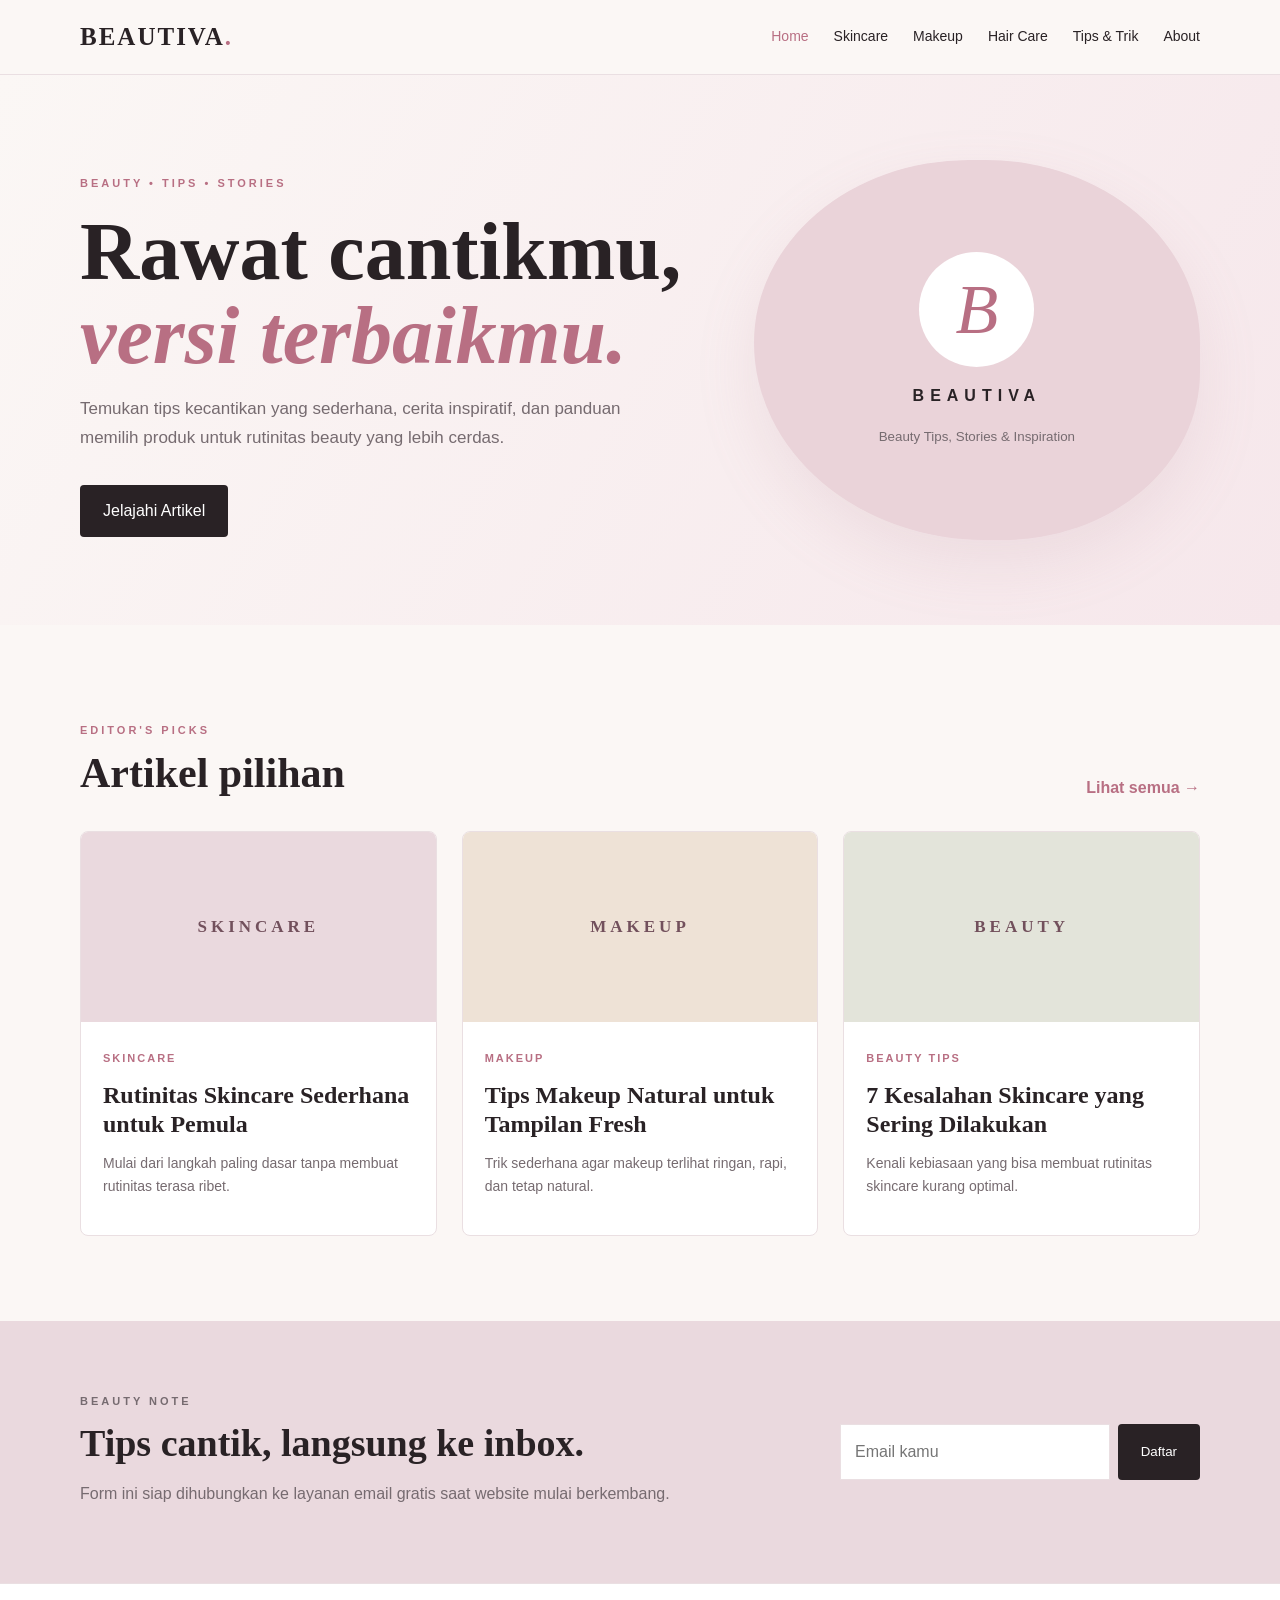
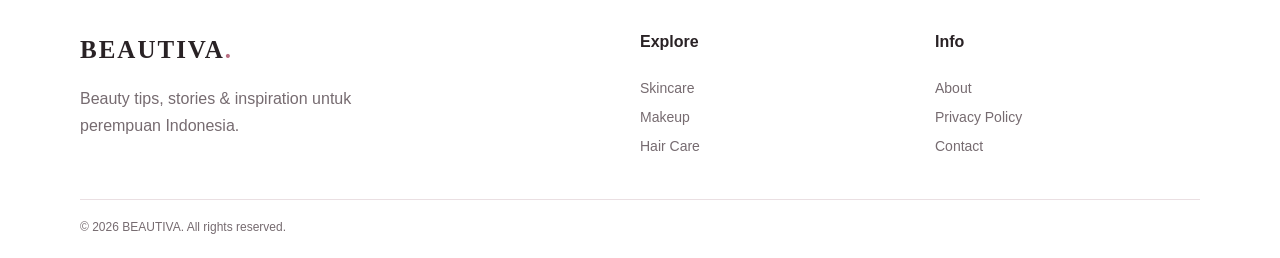
==== index.html @ d8c79859 "Add files via upload" ====
<!doctype html>
<html lang="id">
<head>
  <meta charset="utf-8">
  <meta name="viewport" content="width=device-width,initial-scale=1">
  <meta name="description" content="BEAUTIVA adalah blog kecantikan Indonesia berisi tips skincare, makeup, hair care, body care, beauty story, dan rekomendasi produk.">
  <title>BEAUTIVA — Beauty Tips, Stories & Inspiration</title>
  <link rel="stylesheet" href="style.css">
</head>
<body>
<header class="site-header">
  <div class="container nav">
    <a class="brand" href="index.html">BEAUTIVA<span>.</span></a>
    <button class="menu-btn" aria-label="Buka menu">☰</button>
    <nav>
      <a class="active" href="index.html">Home</a>
      <a href="category.html?cat=Skincare">Skincare</a>
      <a href="category.html?cat=Makeup">Makeup</a>
      <a href="category.html?cat=Hair Care">Hair Care</a>
      <a href="category.html?cat=Beauty Tips">Tips & Trik</a>
      <a href="about.html">About</a>
    </nav>
  </div>
</header>

<main>
<section class="hero">
  <div class="container hero-grid">
    <div>
      <p class="eyebrow">BEAUTY • TIPS • STORIES</p>
      <h1>Rawat cantikmu,<br><em>versi terbaikmu.</em></h1>
      <p class="hero-copy">Temukan tips kecantikan yang sederhana, cerita inspiratif, dan panduan memilih produk untuk rutinitas beauty yang lebih cerdas.</p>
      <a class="btn" href="#artikel">Jelajahi Artikel</a>
    </div>
    <div class="hero-card">
      <div class="circle">B</div>
      <p>BEAUTIVA</p>
      <small>Beauty Tips, Stories & Inspiration</small>
    </div>
  </div>
</section>

<section class="container section" id="artikel">
  <div class="section-head">
    <div><p class="eyebrow">EDITOR'S PICKS</p><h2>Artikel pilihan</h2></div>
    <a href="category.html?cat=Beauty Tips">Lihat semua →</a>
  </div>
  <div class="cards">
    <article class="card">
      <div class="thumb thumb-1">SKINCARE</div>
      <div class="card-body"><span class="tag">Skincare</span><h3><a href="article.html?id=skincare-pemula">Rutinitas Skincare Sederhana untuk Pemula</a></h3><p>Mulai dari langkah paling dasar tanpa membuat rutinitas terasa ribet.</p></div>
    </article>
    <article class="card">
      <div class="thumb thumb-2">MAKEUP</div>
      <div class="card-body"><span class="tag">Makeup</span><h3><a href="article.html?id=makeup-natural">Tips Makeup Natural untuk Tampilan Fresh</a></h3><p>Trik sederhana agar makeup terlihat ringan, rapi, dan tetap natural.</p></div>
    </article>
    <article class="card">
      <div class="thumb thumb-3">BEAUTY</div>
      <div class="card-body"><span class="tag">Beauty Tips</span><h3><a href="article.html?id=kesalahan-skincare">7 Kesalahan Skincare yang Sering Dilakukan</a></h3><p>Kenali kebiasaan yang bisa membuat rutinitas skincare kurang optimal.</p></div>
    </article>
  </div>
</section>

<section class="newsletter">
  <div class="container newsletter-inner">
    <div><p class="eyebrow">BEAUTY NOTE</p><h2>Tips cantik, langsung ke inbox.</h2><p>Form ini siap dihubungkan ke layanan email gratis saat website mulai berkembang.</p></div>
    <form onsubmit="event.preventDefault(); alert('Terima kasih! Form newsletter siap dihubungkan ke layanan email.');"><input type="email" placeholder="Email kamu" required><button class="btn" type="submit">Daftar</button></form>
  </div>
</section>
</main>

<footer><div class="container footer-grid"><div><a class="brand" href="index.html">BEAUTIVA<span>.</span></a><p>Beauty tips, stories & inspiration untuk perempuan Indonesia.</p></div><div><h4>Explore</h4><a href="category.html?cat=Skincare">Skincare</a><a href="category.html?cat=Makeup">Makeup</a><a href="category.html?cat=Hair Care">Hair Care</a></div><div><h4>Info</h4><a href="about.html">About</a><a href="privacy.html">Privacy Policy</a><a href="contact.html">Contact</a></div></div><div class="container copyright">© 2026 BEAUTIVA. All rights reserved.</div></footer>
<script src="script.js"></script>
</body></html>
---- style.css ----
:root{--ink:#292225;--muted:#766b70;--rose:#b86f83;--cream:#fbf7f5;--line:#eadfe2;--white:#fff}*{box-sizing:border-box}html{scroll-behavior:smooth}body{margin:0;color:var(--ink);font-family:Arial,Helvetica,sans-serif;background:var(--cream);line-height:1.65}a{color:inherit;text-decoration:none}.container{width:min(1120px,92%);margin:auto}.site-header{background:rgba(251,247,245,.94);border-bottom:1px solid var(--line);position:sticky;top:0;z-index:20;backdrop-filter:blur(12px)}.nav{height:74px;display:flex;align-items:center;justify-content:space-between}.brand{font-family:Georgia,serif;font-size:25px;letter-spacing:2px;font-weight:700}.brand span{color:var(--rose)}nav{display:flex;gap:25px;font-size:14px}nav a{padding:27px 0}nav a:hover,nav .active{color:var(--rose)}.menu-btn{display:none;background:none;border:0;font-size:25px}.hero{padding:85px 0;background:linear-gradient(120deg,#fbf7f5,#f6e7eb)}.hero-grid{display:grid;grid-template-columns:1.15fr .85fr;gap:70px;align-items:center}.eyebrow{font-size:11px;letter-spacing:3px;color:var(--rose);font-weight:700}.hero h1{font:700 clamp(48px,7vw,82px)/1.02 Georgia,serif;margin:18px 0}.hero h1 em{color:var(--rose);font-style:italic}.hero-copy{max-width:600px;color:var(--muted);font-size:17px}.btn{display:inline-block;border:0;background:var(--ink);color:white;padding:13px 23px;margin-top:16px;border-radius:4px;cursor:pointer}.hero-card{height:380px;border-radius:50% 50% 46% 54%;background:#ead3d9;display:flex;flex-direction:column;align-items:center;justify-content:center;text-align:center;box-shadow:0 25px 60px #b78b9625}.circle{width:115px;height:115px;border-radius:50%;display:grid;place-items:center;background:var(--white);font:italic 70px Georgia;color:var(--rose)}.hero-card p{letter-spacing:6px;font-weight:700}.hero-card small{color:var(--muted)}.section{padding:85px 0}.section-head{display:flex;align-items:end;justify-content:space-between;margin-bottom:30px}.section-head h2,.page h1{font:700 42px/1.1 Georgia,serif;margin:5px 0}.section-head>a{color:var(--rose);font-weight:700}.cards{display:grid;grid-template-columns:repeat(3,1fr);gap:25px}.card{background:white;border:1px solid var(--line);border-radius:8px;overflow:hidden}.thumb{height:190px;display:grid;place-items:center;letter-spacing:4px;font:700 17px Georgia;color:#72505c}.thumb-1{background:#ead9de}.thumb-2{background:#eee2d6}.thumb-3{background:#e3e4da}.card-body{padding:22px}.tag{font-size:11px;text-transform:uppercase;letter-spacing:2px;color:var(--rose);font-weight:700}.card h3{font:700 24px/1.2 Georgia,serif;margin:10px 0}.card p{color:var(--muted);font-size:14px}.newsletter{background:#ead9de;padding:60px 0}.newsletter-inner{display:flex;justify-content:space-between;gap:40px;align-items:center}.newsletter h2{font:700 38px Georgia,serif;margin:4px 0}.newsletter p{color:var(--muted)}form{display:flex;gap:8px;min-width:360px}input{padding:14px;border:1px solid var(--line);width:100%;font:inherit}.newsletter .btn{margin:0}footer{border-top:1px solid var(--line);padding:45px 0 20px;background:white}.footer-grid{display:grid;grid-template-columns:2fr 1fr 1fr;gap:30px}.footer-grid h4{margin-top:0}.footer-grid>div>a:not(.brand){display:block;color:var(--muted);margin:6px 0;font-size:14px}.footer-grid p{color:var(--muted);max-width:350px}.copyright{margin-top:35px;padding-top:18px;border-top:1px solid var(--line);font-size:12px;color:var(--muted)}.page{padding:75px 0;min-height:65vh}.lead{color:var(--muted);margin-bottom:40px}.prose{max-width:800px}.prose h2{font:700 28px Georgia,serif;margin-top:40px}.prose p{color:#5f555a}.note{padding:15px;background:#f1e6e9;border-left:3px solid var(--rose)}.article-wrap{display:grid;grid-template-columns:minmax(0,760px) 280px;gap:60px;padding:65px 0}.article h1{font:700 clamp(38px,5vw,60px)/1.1 Georgia,serif}.article-meta{color:var(--muted);font-size:13px}.article-hero{height:280px;background:#ead9de;display:grid;place-items:center;margin:30px 0;font:700 20px Georgia;letter-spacing:4px}.article p,.article li{font-size:17px;color:#51484c}.article h2{font:700 30px Georgia,serif;margin-top:38px}aside{border-left:1px solid var(--line);padding-left:25px}aside h3{font:700 20px Georgia,serif}aside>a{display:block;padding:9px 0;border-bottom:1px solid var(--line);font-size:14px}.ad-box{border:1px dashed #cdbdc2;min-height:170px;display:grid;place-items:center;text-align:center;color:#a28e95;font-size:12px;letter-spacing:2px;margin-bottom:30px}.ad-box small{letter-spacing:0}.category-card{display:flex;gap:18px;background:white;border:1px solid var(--line);padding:14px}.category-card .thumb{width:170px;min-width:170px;height:130px}.category-card h3{margin-top:6px}@media(max-width:800px){nav{display:none;position:absolute;top:74px;left:0;right:0;background:var(--cream);padding:10px 5%;flex-direction:column;gap:0;border-bottom:1px solid var(--line)}nav.open{display:flex}nav a{padding:10px 0}.menu-btn{display:block}.hero-grid{grid-template-columns:1fr}.hero-card{height:280px;max-width:360px;margin:auto}.cards{grid-template-columns:1fr}.newsletter-inner{display:block}.newsletter form{min-width:0;margin-top:25px}.footer-grid{grid-template-columns:1fr 1fr}.article-wrap{grid-template-columns:1fr}aside{border-left:0;border-top:1px solid var(--line);padding:30px 0 0}.category-card .thumb{width:110px;min-width:110px;height:110px}.section-head{align-items:start}.section-head>a{margin-top:10px}}
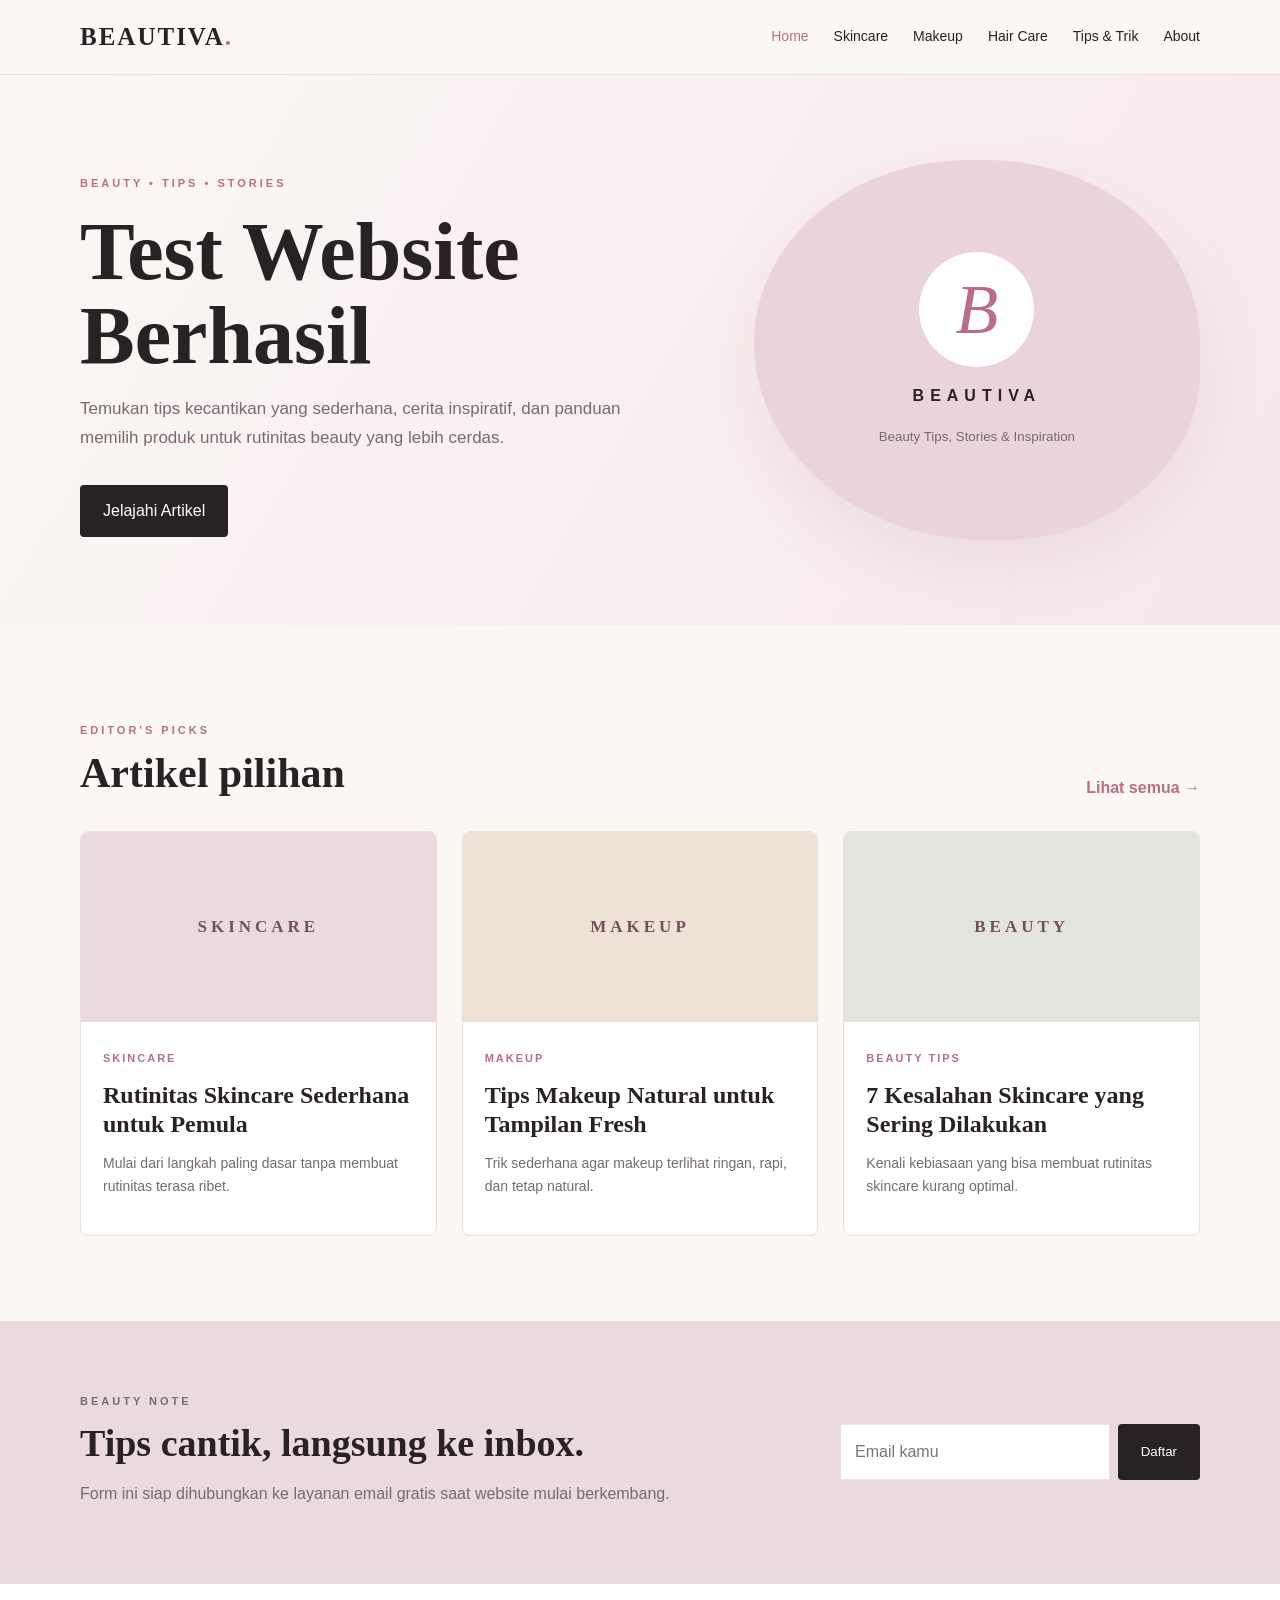
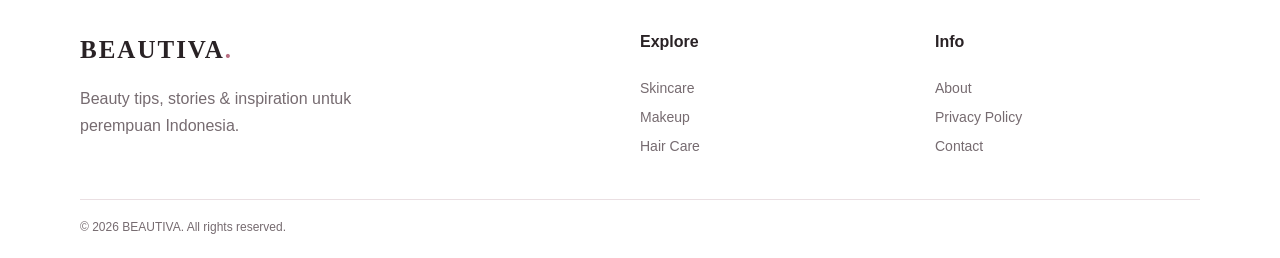
==== commit d587b238: "Update index.html" ====
--- a/index.html
+++ b/index.html
@@ -28,7 +28,7 @@
   <div class="container hero-grid">
     <div>
       <p class="eyebrow">BEAUTY • TIPS • STORIES</p>
-      <h1>Rawat cantikmu,<br><em>versi terbaikmu.</em></h1>
+      <h1>Test Website Berhasil</h1>
       <p class="hero-copy">Temukan tips kecantikan yang sederhana, cerita inspiratif, dan panduan memilih produk untuk rutinitas beauty yang lebih cerdas.</p>
       <a class="btn" href="#artikel">Jelajahi Artikel</a>
     </div>
@@ -71,4 +71,4 @@
 
 <footer><div class="container footer-grid"><div><a class="brand" href="index.html">BEAUTIVA<span>.</span></a><p>Beauty tips, stories & inspiration untuk perempuan Indonesia.</p></div><div><h4>Explore</h4><a href="category.html?cat=Skincare">Skincare</a><a href="category.html?cat=Makeup">Makeup</a><a href="category.html?cat=Hair Care">Hair Care</a></div><div><h4>Info</h4><a href="about.html">About</a><a href="privacy.html">Privacy Policy</a><a href="contact.html">Contact</a></div></div><div class="container copyright">© 2026 BEAUTIVA. All rights reserved.</div></footer>
 <script src="script.js"></script>
-</body></html>+</body></html>
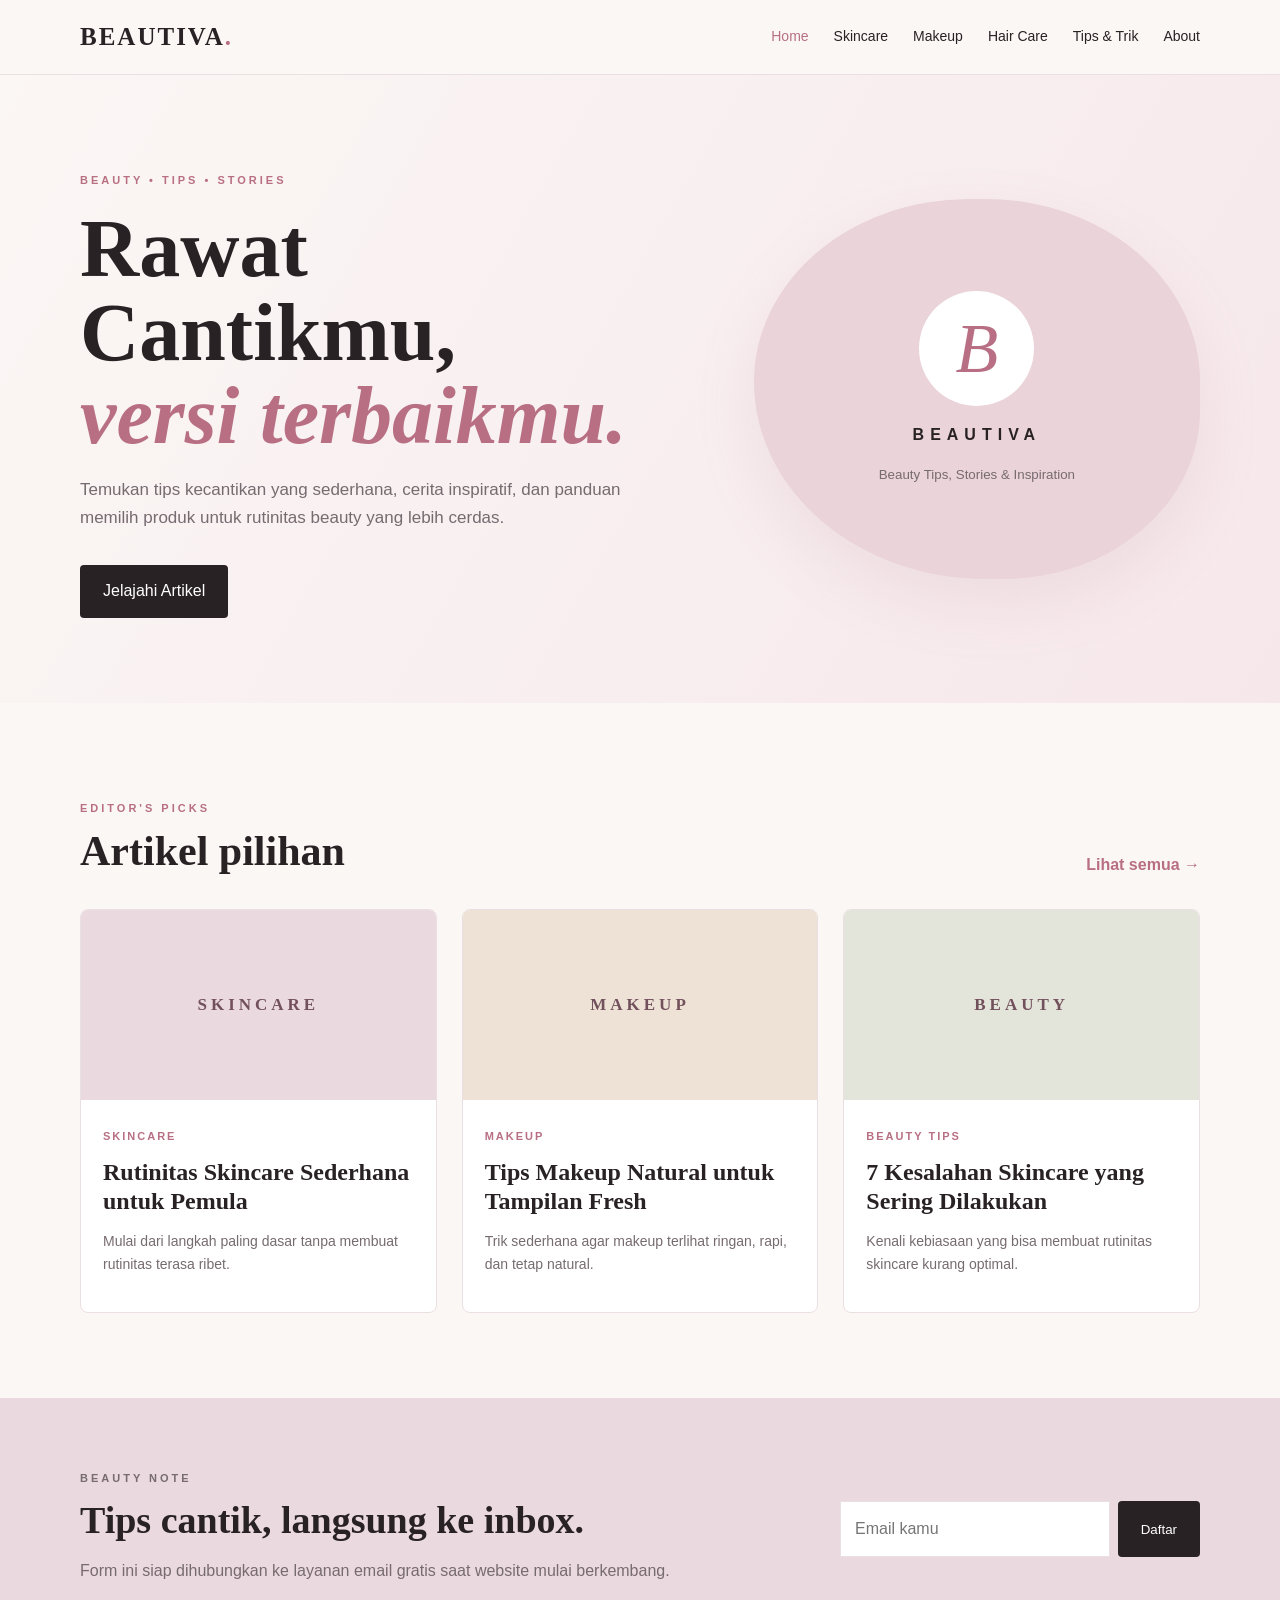
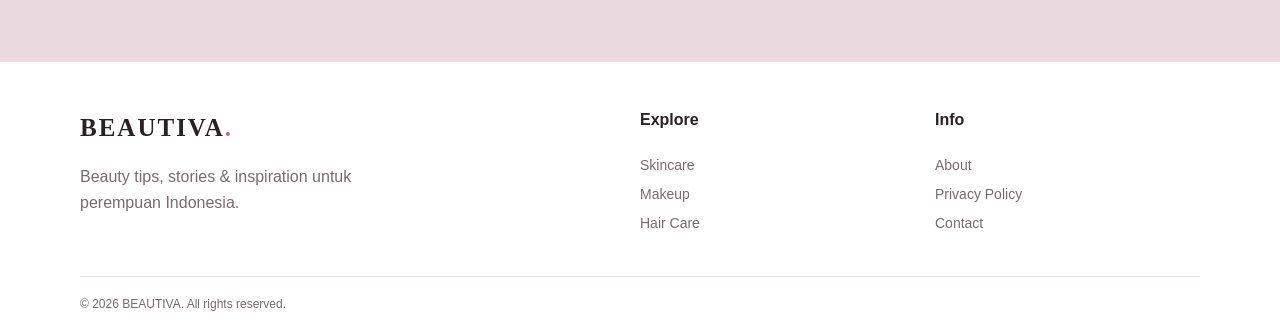
==== commit f0b3a978: "Update index.html" ====
--- a/index.html
+++ b/index.html
@@ -28,7 +28,7 @@
   <div class="container hero-grid">
     <div>
       <p class="eyebrow">BEAUTY • TIPS • STORIES</p>
-      <h1>Test Website Berhasil</h1>
+      <h1>Rawat Cantikmu,<br><em>versi terbaikmu.</em></h1>
       <p class="hero-copy">Temukan tips kecantikan yang sederhana, cerita inspiratif, dan panduan memilih produk untuk rutinitas beauty yang lebih cerdas.</p>
       <a class="btn" href="#artikel">Jelajahi Artikel</a>
     </div>
